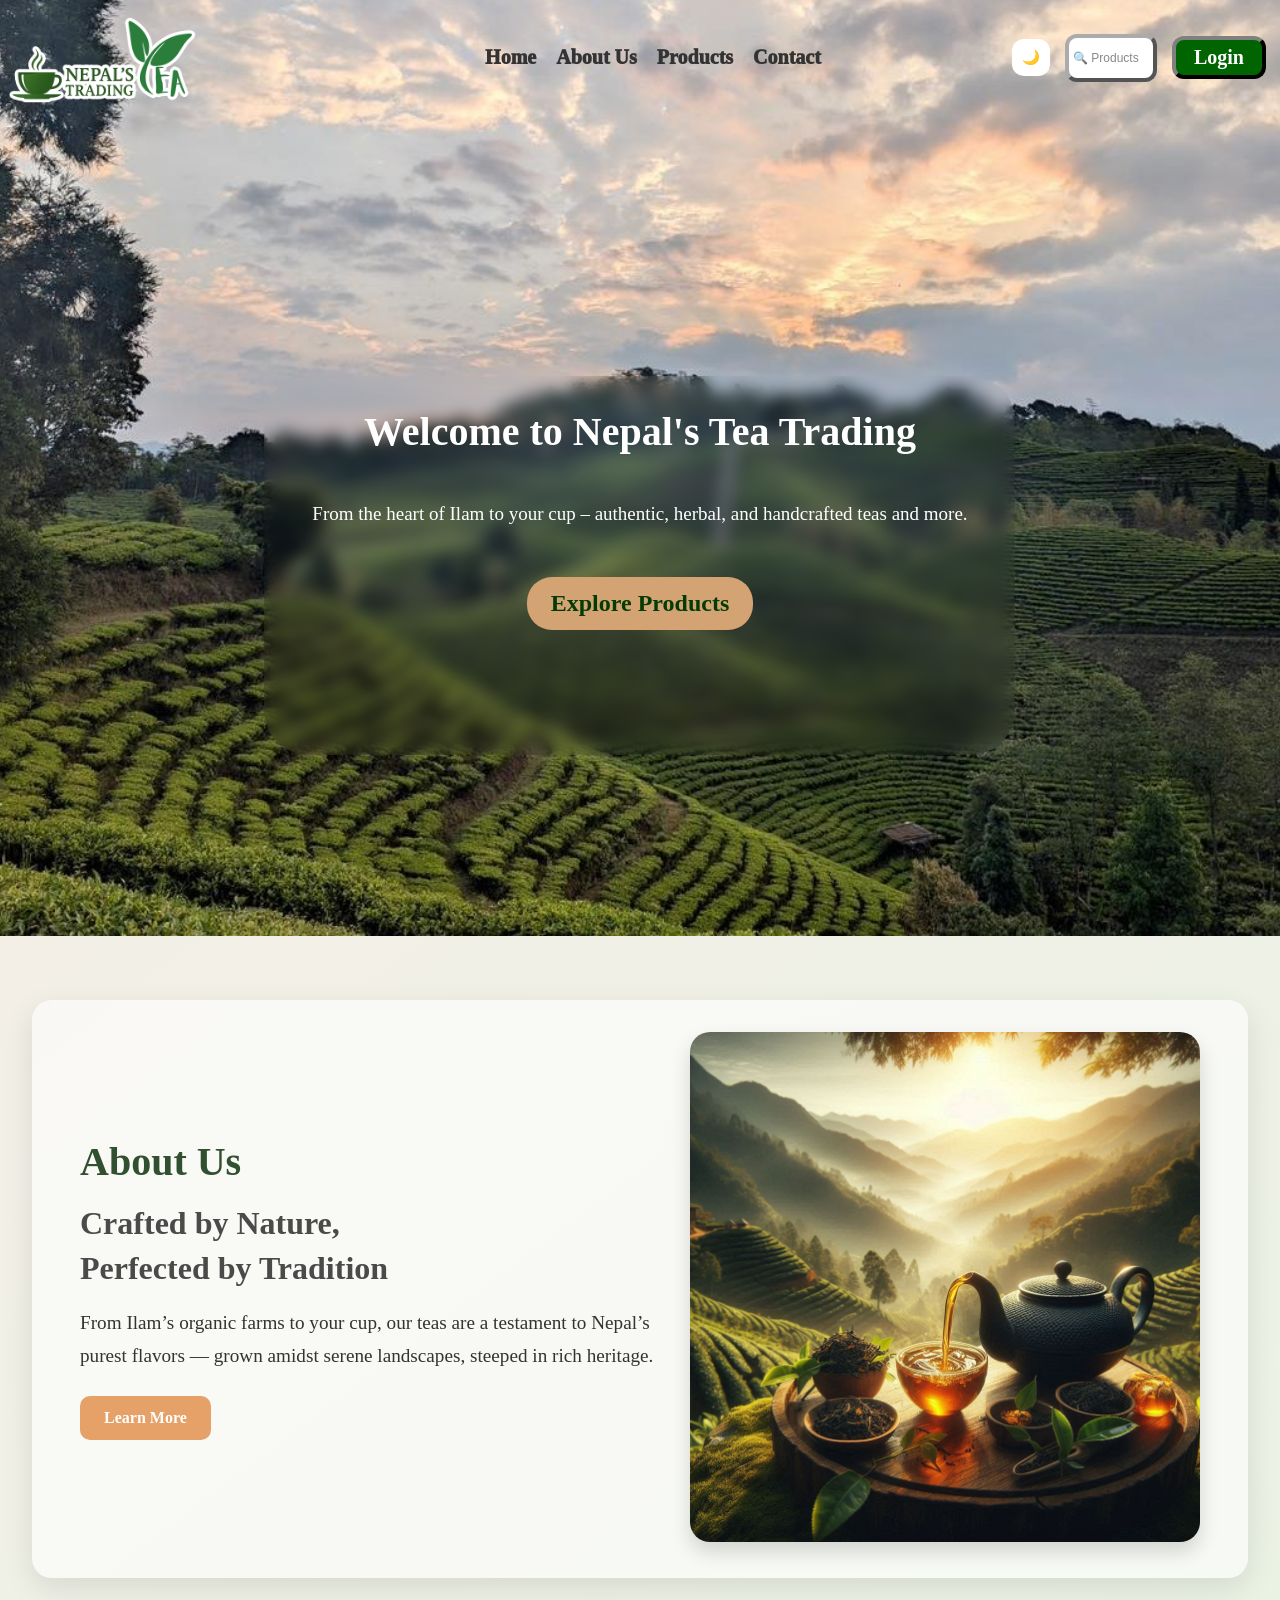
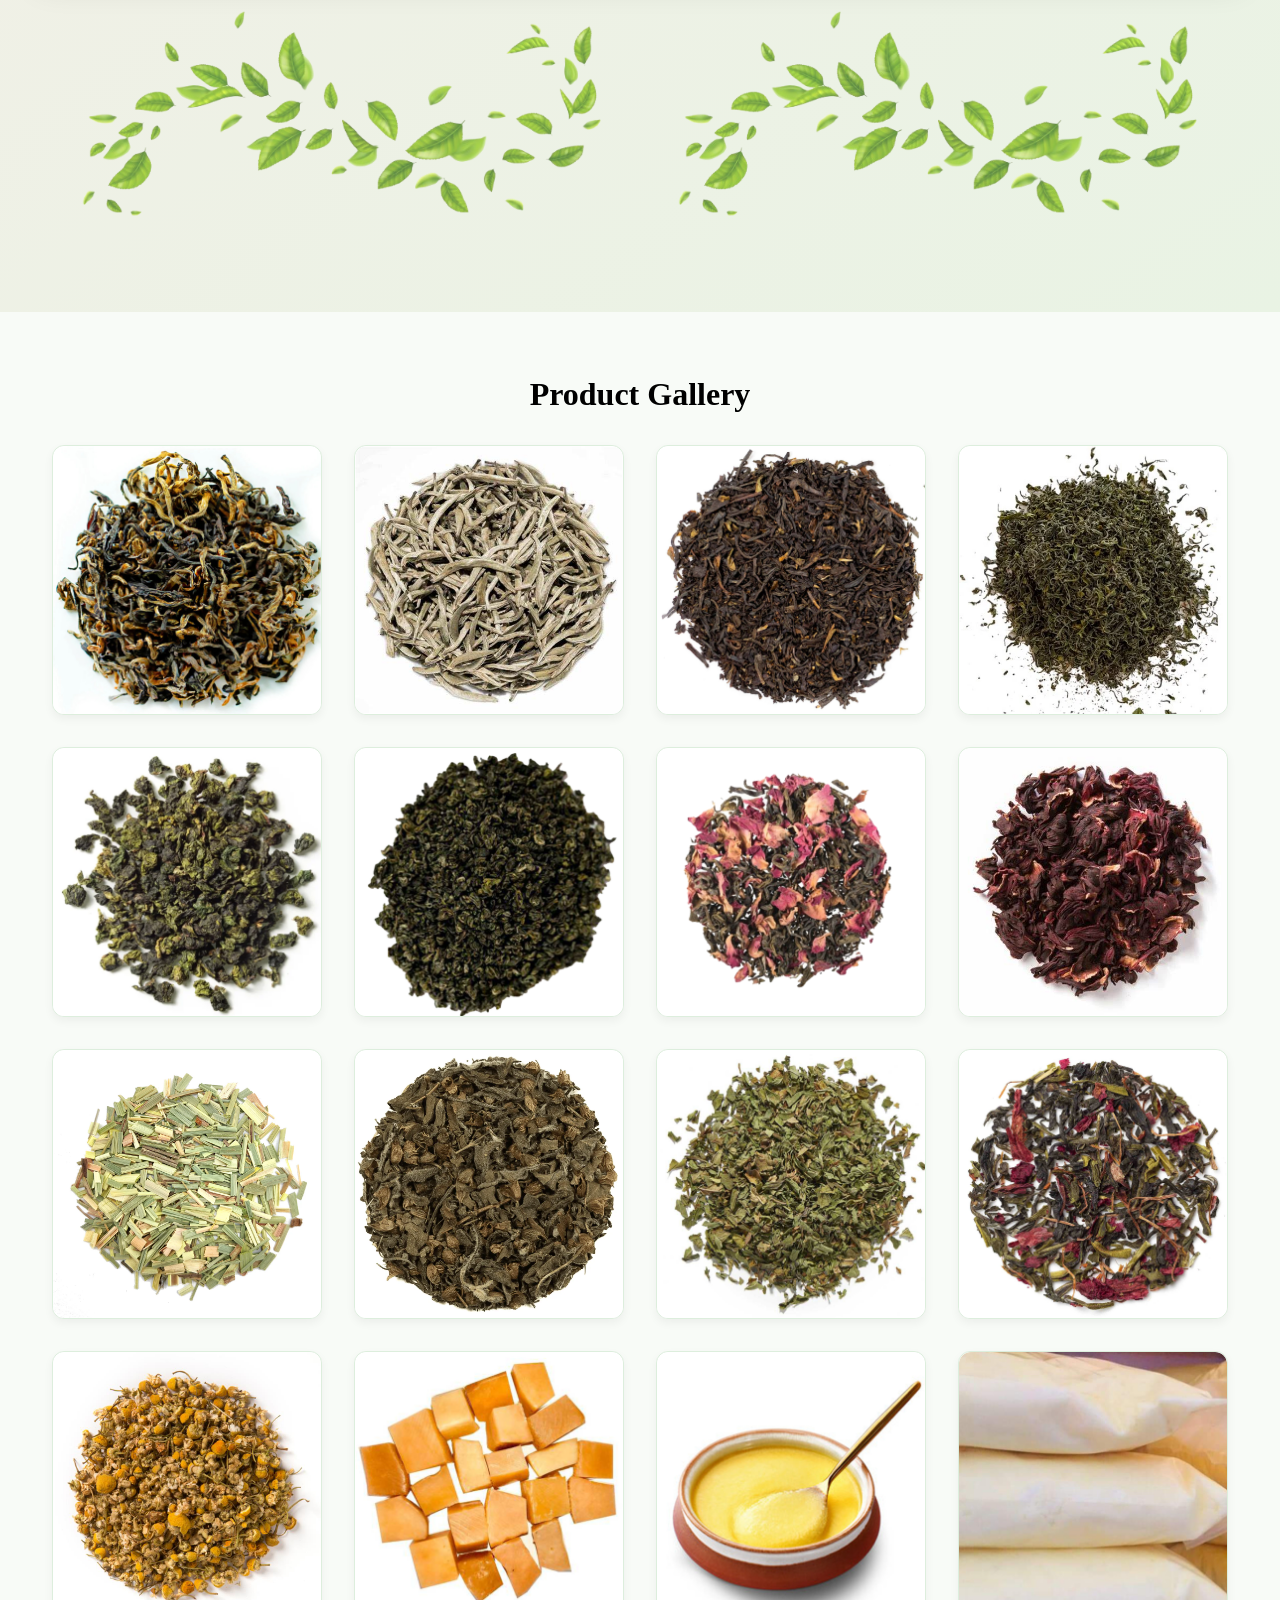
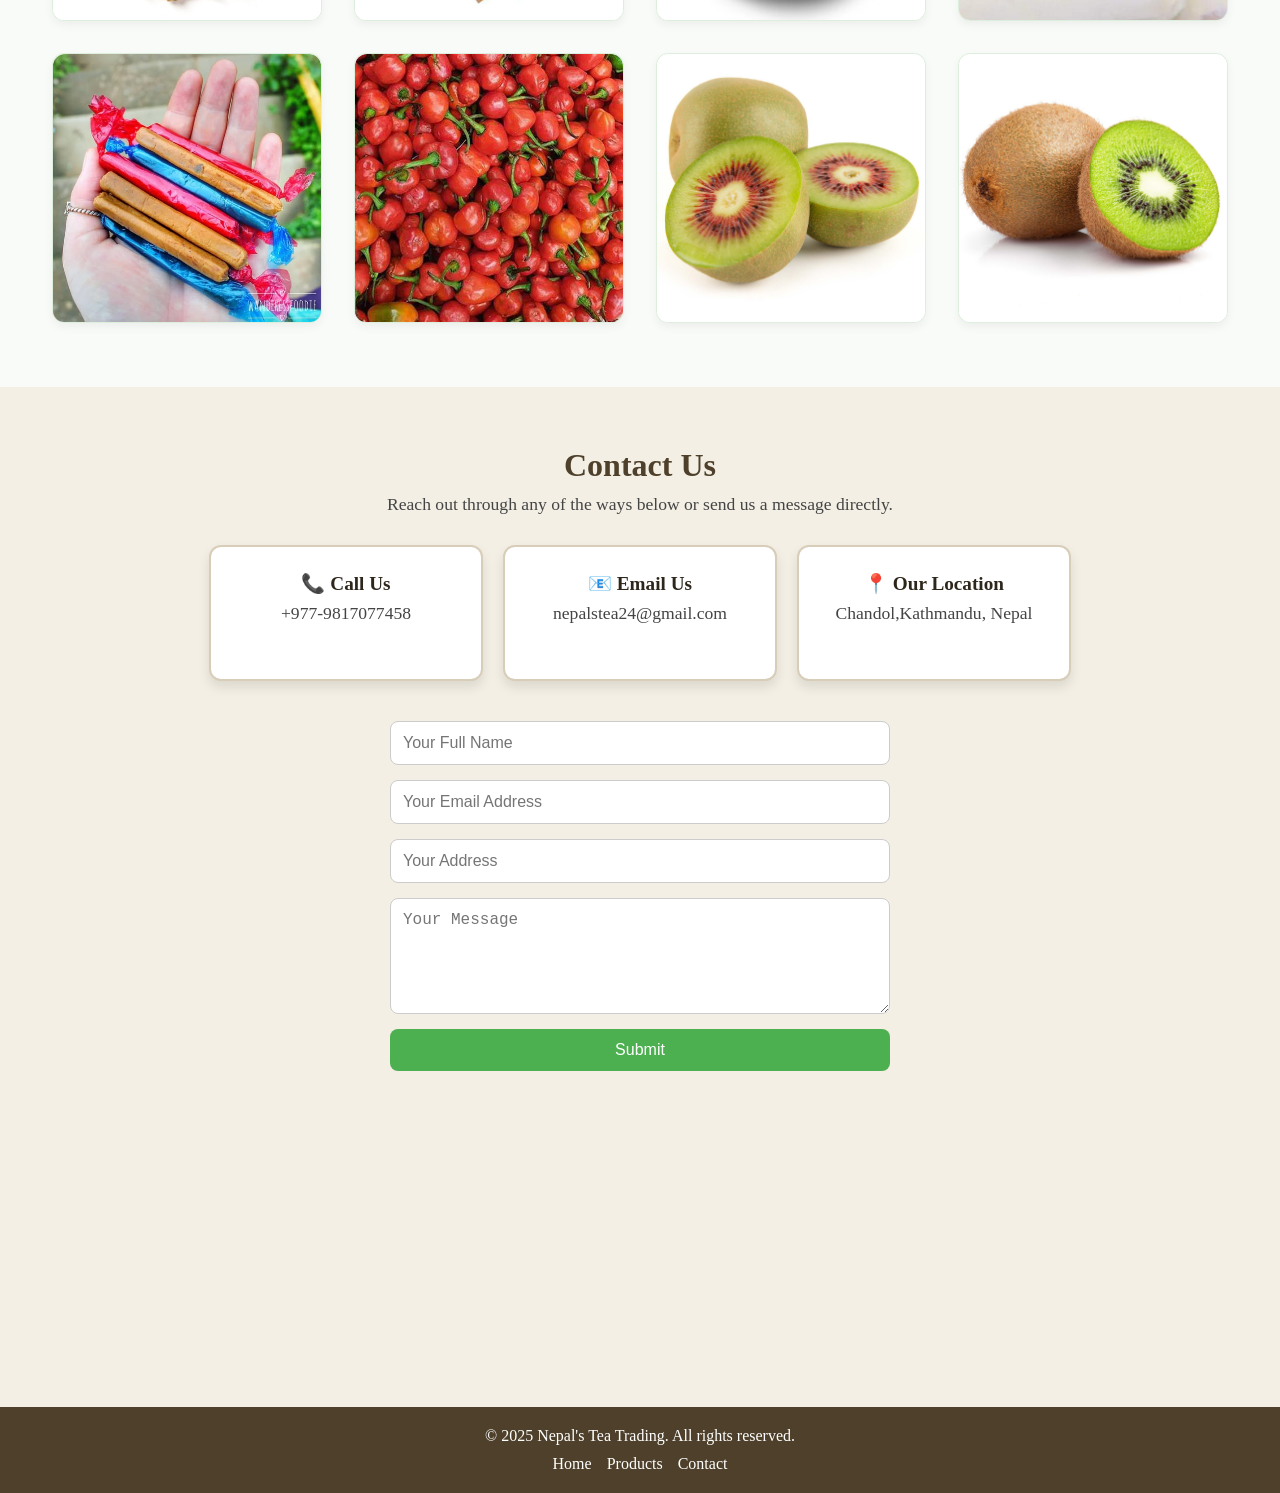
==== index.html @ 1a052c37 "all responsive" ====
<!DOCTYPE html>
<html lang="en">
<head>
    <meta charset="UTF-8">
    <meta name="viewport" content="width=device-width, initial-scale=1.0">
    <title>Nepal's Tea Trading</title>
     <link rel="stylesheet" href="https://cdnjs.cloudflare.com/ajax/libs/font-awesome/6.4.2/css/all.min.css">
  <link rel="stylesheet" href="nepalsteatrading.css" >
</head>

<body>

    <section class="front">
    <header>
    <!-- Left: Logo and Menu Toggle -->
    <div class="left-header">
         <div class="menu-toggle" id="menu-toggle">&#9776;</div>
      <div><a href="index.html"><img src="photo/logo/logoo.png" alt="Nepal's Tea Trading" class="logo"></a></div>
    </div>

    <!-- Middle: Navigation -->
    <nav>
      <a class="home" href="#home">Home</a>
      <a class="aboutus" href="#aboutpage">About Us</a>
      <a class="product" href="#products">Products</a>
      <a class="contact" href="#contactpage">Contact</a>
    </nav>

    <!-- Right: Dark/Light toggle and Login -->
    <div class="right-buttons">
      <button class="mode-toggle" onclick="toggleDarkMode()">🌙</button>
      <form class="search-form" role="search">
      <input type="text" name="product" placeholder="🔍 Products" autocomplete="off" title="Search products by name">
      
    </form>
      <a href="loginpage.html" class="login-btn">Login</a>
    </div>
  </header>
  <div class="menu-overlay" id="menu-overlay"></div>

  <main>
  <div class="title" id="home">
      <div class="fontbox">
        <h1>Welcome to Nepal's Tea Trading</h1>
        <p class="message">From the heart of Ilam to your cup – authentic, herbal, and handcrafted teas and more.</p>
        <a href="#products" class="btn">Explore Products</a>
      </div>
    </div>
  </main>
</section>


<section id="aboutpage" class="about-section">
  <div class="about-content">
    <div class="text-box">
      <h2 >About Us</h2>
      <h3>Crafted by Nature,<br>Perfected by Tradition</h3>
      <p>
        From Ilam’s organic farms to your cup, our teas are a testament to Nepal’s purest flavors —
        grown amidst serene landscapes, steeped in rich heritage.
      </p>
      <a href="roott.html" class="about-btn">Learn More</a>
    </div>

    <div class="image-box">
      <img src="photo/product/blacktea.jpeg" alt="Tea Pouring in Mountains" >
    </div>
  </div>
<div class="decor">
  <img src="photo/decor/decorative-leaves.png" class="leaf-decor" alt="Leaves" >
    <img src="photo/decor/decorative-leaves.png" class="leaf-decor" alt="Leaves">
 </div>
</section>


<section class="productss" id="products">
  <h2>Product Gallery</h2>
  <div class="product-grid">

    <!-- All product cards -->
    <div class="product-card">
      <img src="photo/product/goldentea.jpg" alt="Golden Tea">
      <div class="product-info">
        <p>Golden Tea</p>
        <a href="product-details.html?id=goldentea" class="show-more">Show More</a>
      </div>
    </div>

    <div class="product-card">
      <img src="photo/product/whitetea.jpeg" alt="White Tea">
      <div class="product-info">
        <p>White Tea</p>
        <a href="product-details.html?id=whitetea" class="show-more">Show More</a>
      </div>
    </div>

    <div class="product-card">
      <img src="photo/product/blackteaa.jpg" alt="Black Tea">
      <div class="product-info">
        <p>Black Tea</p>
        <a href="product-details.html?id=blacktea" class="show-more">Show More</a>
      </div>
    </div>

    <div class="product-card">
      <img src="photo/product/greentea" alt="Green Tea">
      <div class="product-info">
        <p>Green Tea</p>
        <a href="product-details.html?id=greentea" class="show-more">Show More</a>
      </div>
    </div>

    <div class="product-card">
      <img src="photo/product/Oolong-Tea.webp" alt="Oolong Tea">
      <div class="product-info">
        <p>Oolong Tea</p>
        <a href="product-details.html?id=oolongtea" class="show-more">Show More</a>
      </div>
    </div>

    <div class="product-card">
      <img src="photo/product/perlgreen.png" alt="Perl Green Tea">
      <div class="product-info">
        <p>Perl Green Tea</p>
        <a href="product-details.html?id=perlgreentea" class="show-more">Show More</a>
      </div>
    </div>

    <div class="product-card">
      <img src="photo/product/rosetea.png" alt="Rose Tea">
      <div class="product-info">
        <p>Rose Tea (Herbal)</p>
        <a href="product-details.html?id=rosetea" class="show-more">Show More</a>
      </div>
    </div>

    <div class="product-card">
      <img src="photo/product/hibiscus.jpeg" alt="Hibiscus Tea">
      <div class="product-info">
        <p>Hibiscus Tea (Herbal)</p>
        <a href="product-details.html?id=hibiscustea" class="show-more">Show More</a>
      </div>
    </div>

    <div class="product-card">
      <img src="photo/product/lemon.webp" alt="Lemon Grass Tea">
      <div class="product-info">
        <p>Lemon Grass Tea (Herbal)</p>
        <a href="product-details.html?id=lemongrasstea" class="show-more">Show More</a>
      </div>
    </div>

    <div class="product-card">
      <img src="photo/product/tulsi.webp" alt="Tulsi Tea">
      <div class="product-info">
        <p>Tulsi Tea (Herbal)</p>
        <a href="product-details.html?id=tulsitea" class="show-more">Show More</a>
      </div>
    </div>

    <div class="product-card">
      <img src="photo/product/Peppermint.jpg" alt="Peppermint Tea">
      <div class="product-info">
        <p>Peppermint Tea (Herbal)</p>
        <a href="product-details.html?id=pepperminttea" class="show-more">Show More</a>
      </div>
    </div>

    <div class="product-card">
      <img src="photo/product/rhondodendron.jpg" alt="Rhododendron Tea">
      <div class="product-info">
        <p>Rhododendron Tea (Herbal)</p>
        <a href="product-details.html?id=rhododendrontea" class="show-more">Show More</a>
      </div>
    </div>

    <div class="product-card">
      <img src="photo/product/chalomile.jpg" alt="Chamomile Tea">
      <div class="product-info">
        <p>Chamomile Tea (Herbal)</p>
        <a href="product-details.html?id=chamomiletea" class="show-more">Show More</a>
      </div>
    </div>

    <div class="product-card">
      <img src="photo/product/churpi.jpg" alt="Ilam Churpi">
      <div class="product-info">
        <p>Ilam Churpi</p>
        <a href="product-details.html?id=churpi" class="show-more">Show More</a>
      </div>
    </div>

    <div class="product-card">
      <img src="photo/product/ghee.jpg" alt="Ghee">
      <div class="product-info">
        <p>Ghee</p>
        <a href="product-details.html?id=ghee" class="show-more">Show More</a>
      </div>
    </div>

    <div class="product-card">
      <img src="photo/product/noni.jpg" alt="Noni Ghee">
      <div class="product-info">
        <p>Noni Ghee</p>
        <a href="product-details.html?id=nonighee" class="show-more">Show More</a>
      </div>
    </div>

    <div class="product-card">
      <img src="photo/product/lolipop.jpg" alt="Lolipop">
      <div class="product-info">
        <p>Lolipop</p>
        <a href="product-details.html?id=lolipop" class="show-more">Show More</a>
      </div>
    </div>

    <div class="product-card">
      <img src="photo/product/spices.jpeg" alt="Aakabare">
      <div class="product-info">
        <p>Aakabare</p>
        <a href="product-details.html?id=aakabare" class="show-more">Show More</a>
      </div>
    </div>

    <div class="product-card">
      <img src="photo/product/redkiwi.jpg" alt="Red Kiwi">
      <div class="product-info">
        <p>Red Kiwi</p>
        <a href="product-details.html?id=redkiwi" class="show-more">Show More</a>
      </div>
    </div>

    <div class="product-card">
      <img src="photo/product/greenkiwi.jpg" alt="Green Kiwi">
      <div class="product-info">
        <p>Green Kiwi</p>
        <a href="product-details.html?id=greenkiwi" class="show-more">Show More</a>
      </div>
    </div>

  </div>
</section>

 <section class="contact-section" id="contactpage">
    <h2>Contact Us</h2>
    <p>Reach out through any of the ways below or send us a message directly.</p>

    <div class="contact-buttons">
      <a href="tel:+9779817077458" class="contact-box">
        <h3>📞 Call Us</h3>
        <p>+977-9817077458</p>
      </a>
      <a href="mailto:nepalstea24@gmail.com" class="contact-box">
        <h3>📧 Email Us</h3>
        <p>nepalstea24@gmail.com</p>
      </a>
      <a href="https://www.google.com/maps/place/Nepal's+Tea+Trading/@27.7289834,85.336165,17.85z/data=!4m6!3m5!1s0x39eb19835c1b9a6b:0x5aa553de090e4c2d!8m2!3d27.7280172!4d85.3371316!16s%2Fg%2F11s1t8yk05?entry=ttu&g_ep=EgoyMDI1MDYxNy4wIKXMDSoASAFQAw%3D%3D" target="_blank" class="contact-box">
        <h3>📍 Our Location</h3>
        <p>Chandol,Kathmandu, Nepal</p>
      </a>
    </div>

    <form class="contact-form">
      <input type="text" name="name" placeholder="Your Full Name" required>
      <input type="email" name="email" placeholder="Your Email Address" required>
      <input type="text" name="address" placeholder="Your Address" required>
      <textarea name="message" rows="5" placeholder="Your Message" required></textarea>
      <button type="submit">Submit</button>
    </form>
  </section>

  <footer class="footer">
    <div class="footer-content">
      <p>&copy; 2025 Nepal's Tea Trading. All rights reserved.</p>
      <ul class="footer-links">
        <li><a href="#home">Home</a></li>
        <li><a href="#products">Products</a></li>
        <li><a href="#contact">Contact</a></li>
      </ul>
    </div>
  </footer>

<script src="nepalsteatrading.js"></script>
</body>
</html>
---- nepalsteatrading.css ----
/* Offset anchor scroll for fixed header */
section, .about-section, .productss, .contact-section {
  scroll-margin-top: 110px;
}
*{
    margin: 0;
    padding: 0;
}
body{
    background-color: #f6f8f0;
    font-family: 'Georgia', serif;
    z-index: 1;
}

html {
  scroll-behavior: smooth;
}

.front{
    background-image: url(photo/background/panitarmain.jpg);
    background-repeat: no-repeat;
    background-position: center;
    height: 104vh;
    background-size: cover;
    font-family: 'Georgia', serif;
    z-index: 2;
}

header {
    display: flex;
    justify-content: space-between;
    align-items: center;
    height: 85px;
    padding: 15px 30px;
  
  position: static;
  width: 100%;
}

.left-header {
   display: flex;
    align-items: center;
    position: relative;
    left: -44px;
    top: 26px;
}

.logo {
   height: 220px;
}

    /* Navigation links */
 nav {
      display: flex;
      gap: 20px;
    }

nav a {
  text-decoration: none;
  color: #333;
  font-weight: 1000;
  font-size: 20px;
  transition: color 0.3s;
  position: relative;
  display: inline-block;
}



    /* Right side buttons */

nav a:hover {
  color: rgb(43, 153, 35);
}

nav a::after {
  content: "";
  position: absolute;
  left: 0;
  bottom: -5px;
  height: 3px;
  width: 0;
  background-color: green;
  transition: width 0.4s ease-in-out;
  z-index: 1;
}
nav a:hover::after {
  width: 100%;
}

.right-buttons {
     display: flex;
    align-items: center;
    gap: 15px;
    position: relative;
    right: 44px;
    }

    button.mode-toggle {
    border-width: 4px;
    border-radius: 12px;
    background-color: white;
    padding: 10px 10px;
    border-top-color: grey;
    border-left-color: grey;
    border-bottom-color: black;
    border-right-color: black;
    cursor: pointer;
}


.search-form input {
    font-size: 12px;
    padding: 13px 4px;
    width: 92px;
    box-sizing: border-box;
    border-radius: 12px;
    border-width: 4px;
    border-top-color: white;
    border-left-color: white;
    border-bottom-color: black;
    border-right-color: black;
    cursor: pointer;
}

.search-form input::placeholder {
    font-size: 12px;   /* small placeholder */
    color: #888;
}


.login-btn {
  text-decoration: none;
  background-color: #006400;
  color: white;
  font-size: 20px;
  font-weight: bold;
  padding: 6px 18px;
  border-radius: 12px;
  border-width: 4px;
  border-style: solid;
  border-top-color: grey;
  border-left-color: grey;
  border-bottom-color: black;
  border-right-color: black;
  cursor: pointer;
  z-index: 10000;
}

    /* Hamburger menu for small screens */
.menu-toggle {
      display: none;
      flex-direction: column;
      gap: 4px;
      cursor: pointer;
      position: relative;
      top: -47px;
    }

.menu-toggle span {
      width: 25px;
      height: 3px;
      background-color: #333;
      display: block;
      border-radius: 2px;
    }

.menu-overlay {
  display: none;
  position: fixed;
  top: 0;
  left: 0;
  width: 100vw;
  height: 100vh;
  background: rgba(255,255,255,0.2);
  backdrop-filter: blur(6px);
  z-index: 9998;
  transition: opacity 0.3s;
}
.menu-overlay.active {
  display: block;
  opacity: 1;
}

.product-card {
  transition: all 0.3s ease;
}

.product-card.search-highlight {
  transform: scale(1.02);
  box-shadow: 0 6px 20px rgba(76, 175, 80, 0.2);
}


.title {
  position: relative;
  height: 100vh; /* Full screen height */
  display: flex;
  justify-content:center;
  align-items: center;
  text-align: center;
  background: transparent;
}
.fontbox {
  max-width: 820px;
  height: 35vh;
  backdrop-filter: blur(8px);
  border-radius: 10px;
  padding: 2em;
  display: flex;
  flex-direction: column;
  align-items: center;
 overflow: hidden;
  gap: 1rem;
  z-index: 2;
  border-radius: 45px;
}
.title h1 {
  
  font-size: 2.5rem;
  margin-bottom: 1rem;
  color: white
}

.message {
  color: white;
  padding: 0.8rem 1rem;
  font-weight: 4;
  border-radius: 5px;
  font-size: 19px;
  display: inline-block;
  line-height: 1.6;
  margin-bottom: 1em;
 
}
.btn {
  background: #d4a373;
   color: rgb(3, 60, 3);
  padding: 0.8rem 1.5rem;
  border: none;
  border-radius: 25px;
  text-decoration: none;
  font-weight: bold;
  font-size: 1.5rem;
  cursor: pointer;
  transition: background 0.3s ease;
}

.btn:hover {
  background: #b07548;
}

 .about-section {
  background: linear-gradient(to bottom right, #f3efe7, #e9f3e4);
  padding: 4rem 2rem;
  position: relative;
  overflow: hidden;
}

.about-content {
  display: flex;
  justify-content: space-between;
  align-items: center;
  flex-wrap: nowrap;
  max-width: 1200px;
  margin: auto;
  background: rgba(255, 255, 255, 0.6);
  border-radius: 20px;
  padding: 2rem 3rem;
  box-shadow: 0 10px 30px rgba(0,0,0,0.1);
}

.text-box {
  flex: 1 1 500px;
}

.text-box h2 {
  font-size: 2.5rem;
  color: #305030;
  margin-bottom: 1rem;
}

.text-box h3 {
  font-size: 2rem;
  color: #4a4a4a;
  margin-bottom: 1rem;
  font-weight: 600;
  line-height: 1.4;
}

.text-box p {
  font-size: 1.2rem;
  line-height: 1.7;
  color: #333;
  margin-bottom: 1.5rem;
}

.about-btn {
  display: inline-block;
  background-color: #e5a168;
  color: white;
  font-weight: bold;
  padding: 0.8rem 1.5rem;
  border-radius: 10px;
  text-decoration: none;
  transition: background 0.3s;
}

.about-btn:hover {
  background-color: #c47f46;
}

.image-box {
  flex: 1 1 400px;
  text-align: right;
}

.image-box img {
  width: 100%;
  
  border-radius: 20px;
  box-shadow: 0 10px 20px rgba(0,0,0,0.15);
}

.decor{
    display: flex;
    justify-content: center;
}

.leaf-decor {
    width: 556px;
    height: auto;
    opacity: 0.7;
    margin: 0 20px;
    transition: transform 0.3s ease;
}

.leaf-decor:hover {
    transform: scale(1.1);
}

.productss {
  padding: 4rem 2rem;
  background-color: #f8fbf7;
  text-align: center;
}

.productss h2 {
  font-size: 2rem;
  margin-bottom: 2rem;
}

.product-grid {
  display: grid;
  grid-template-columns: repeat(auto-fit, minmax(250px, 1fr));
  gap: 2rem;
  max-width: 1200px;
  margin: 0 auto;
  padding: 0 20px;
}

/* ---- PRODUCT CARD ---- */
.product-card {
  display: flex;
  flex-direction: column;
  justify-content: space-between;
  background-color: #fff;
  border: 1px solid #ddeedd;
  border-radius: 12px;
  box-shadow: 0 4px 10px rgba(0, 0, 0, 0.05);
  padding: 0;
  position: relative;
  overflow: hidden;
  text-align: center;
  transition: transform 0.3s ease;
}

.product-card:hover {
  transform: scale(1.03);
}

/* ---- PRODUCT IMAGE ---- */
.product-card img {
    background-color: white;
    width: 100%;
    height: 100%;
    object-fit: cover;
    border-radius: 12px 12px 0 0;
}

/* ---- HIDDEN OVERLAY ON HOVER ---- */
.product-info {
  position: absolute;
  bottom: -100%;
  left: 0;
  right: 0;
  background-color: rgba(255, 255, 255, 0.95);
  padding: 1rem;
  transition: bottom 0.3s ease-in-out;
}

.product-card:hover .product-info {
  bottom: 0;
}

/* ---- PRODUCT NAME ---- */
.product-info p {
  font-weight: bold;
  font-size: 1rem;
  margin-bottom: 0.5rem;
}

/* ---- SHOW MORE BUTTON ---- */
.show-more {
  display: inline-block;
  background-color: #4caf50;
  color: white;
  padding: 6px 12px;
  border-radius: 5px;
  text-decoration: none;
  font-size: 0.9rem;
  transition: background-color 0.3s ease;
}

.show-more:hover {
  background-color: #388e3c;
}


 .contact-section {
      padding: 60px 20px;
      text-align: center;
      background-color: #f3efe4;
      height: 100vh;
    }

    .contact-section h2 {
      font-size: 2rem;
      margin-bottom: 10px;
      color: #4e402a;
    }

    .contact-section p {
      font-size: 1.1rem;
      margin-bottom: 30px;
      color: #444;
    }

    .contact-buttons {
      display: flex;
      justify-content: center;
      gap: 20px;
      flex-wrap: wrap;
      margin-bottom: 40px;
    }

    .contact-box {
      background-color: #fff;
      border: 2px solid #d8cdb9;
      padding: 25px 35px;
      border-radius: 12px;
      text-align: center;
      text-decoration: none;
      color: #333;
      box-shadow: 0 6px 12px rgba(0,0,0,0.1);
      transition: transform 0.2s, background-color 0.3s;
      min-width: 200px;
    }

    .contact-box:hover {
      transform: scale(1.05);
      background-color: #ece6d6;
    }

    .contact-box h3 {
      margin-bottom: 8px;
      font-size: 1.2rem;
      color: #2d261b;
    }

    .contact-form {
      max-width: 500px;
      margin: 0 auto;
      display: flex;
      flex-direction: column;
      gap: 15px;
    }

    .contact-form input, .contact-form textarea {
      padding: 12px;
      border-radius: 8px;
      border: 1px solid #ccc;
      font-size: 1rem;
    }

    .contact-form button {
      padding: 12px;
      background-color: #4caf50;
      color: white;
      border: none;
      border-radius: 8px;
      font-size: 1rem;
      cursor: pointer;
    }

    .contact-form button:hover {
      background-color: #3b9141;
    }

    footer.footer {
      background-color: #4e402a;
      color: white;
      padding: 20px;
      text-align: center;
    }

    .footer-links {
      list-style: none;
      padding: 0;
      display: flex;
      justify-content: center;
      gap: 15px;
      margin-top: 10px;
    }

    .footer-links li a {
      color: white;
      text-decoration: none;
    }

    .footer-links li a:hover {
      text-decoration: underline;
    }

/* Dark Mode Toggle Button */
.mode-toggle {
    padding: 10px 15px;
    background-color: #4caf50;
    color: white;
    border: none;
    border-radius: 20px;
    cursor: pointer;
    font-size: 0.9rem;
    font-weight: bold;
    transition: background-color 0.3s ease;
    z-index: 1002;
}

.mode-toggle:hover {
  background-color: #388e3c;
}

/* Dark Mode Styles */
.dark-mode {
  background-color: #1a1a1a;
  color: #ffffff;
}

.dark-mode .front {
  background-image: linear-gradient(rgba(0,0,0,0.7), rgba(0,0,0,0.7)), url(photo/background/panitarmain.jpg);
}


.dark-mode .nav-links li a {
  color: #66bb6a;
}

.dark-mode .nav-links li a:hover {
  color: #81c784;
}



.dark-mode .title h1 {
  color: #66bb6a;
}

.dark-mode .message {
  color: #cccccc;
}

.dark-mode .btn {
  background: #66bb6a;
  color: #1a1a1a;
}

.dark-mode .btn:hover {
  background: #4caf50;
}

.dark-mode .about-section {
  background: linear-gradient(to bottom right, #2a2a2a, #1a1a1a);
}

.dark-mode .about-content {
  background: rgba(50, 50, 50, 0.8);
  border: 1px solid #444;
}

.dark-mode .text-box h2 {
  color: #66bb6a;
}

.dark-mode .text-box h3 {
  color: #cccccc;
}

.dark-mode .text-box p {
  color: #bbbbbb;
}

.dark-mode .about-btn {
  background-color: #66bb6a;
  color: #1a1a1a;
}

.dark-mode .about-btn:hover {
  background-color: #4caf50;
}

.dark-mode .productss {
  background-color: #2a2a2a;
}

.dark-mode .productss h2 {
  color: #66bb6a;
}

.dark-mode .product-card {
  background-color: #333333;
  border: 1px solid #444;
}

.dark-mode .product-info {
  background-color: rgba(50, 50, 50, 0.95);
  color: #ffffff;
}

.dark-mode .show-more {
  background-color: #66bb6a;
  color: #1a1a1a;
}

.dark-mode .show-more:hover {
  background-color: #4caf50;
}

.dark-mode .contact-section {
  background-color: #2a2a2a;
}

.dark-mode .contact-section h2 {
  color: #66bb6a;
}

.dark-mode .contact-section p {
  color: #cccccc;
}

.dark-mode .contact-box {
  background-color: #333333;
  border: 2px solid #444;
  color: #ffffff;
}

.dark-mode .contact-box:hover {
  background-color: #444444;
}

.dark-mode .contact-box h3 {
  color: #66bb6a;
}

.dark-mode .contact-form input,
.dark-mode .contact-form textarea {
  background-color: #333333;
  border: 1px solid #555;
  color: #ffffff;
}

.dark-mode .contact-form input::placeholder,
.dark-mode .contact-form textarea::placeholder {
  color: #aaaaaa;
}

.dark-mode .contact-form button {
  background-color: #66bb6a;
  color: #1a1a1a;
}

.dark-mode .contact-form button:hover {
  background-color: #4caf50;
}

.dark-mode .footer {
  background-color: #1a1a1a;
  border-top: 1px solid #333;
}

.dark-mode .footer-links li a {
  color: #66bb6a;
}

.dark-mode .search-form {
  background-color: #333333;
  border: 2px solid #66bb6a;
}

.dark-mode .search-form input[type="text"] {
  background: transparent;
  color: #ffffff;
}

.dark-mode .search-form input::placeholder {
  color: #aaaaaa;
}

.dark-mode .login-btn {
  background-color: #66bb6a;
  color: #1a1a1a;
}

.dark-mode .mode-toggle {
  background-color: #666;
}

.dark-mode .mode-toggle:hover {
  background-color: #555;
}

/* Dark mode mobile menu styles */


.dark-mode .nav-links li a {
  color: #66bb6a;
  border-bottom: 1px solid #444;
}

.dark-mode .nav-links li a:hover {
  background-color: #444444;
}

.dark-mode .mobile-menu-extras .search-form {
  background-color: #333333;
  border: 2px solid #66bb6a;
}

.dark-mode .mobile-menu-extras .search-form input[type="text"] {
  color: #ffffff;
}

.dark-mode .mobile-menu-extras .search-form input::placeholder {
  color: #aaaaaa;
}

.dark-mode .mobile-menu-extras .login-btn {
  background-color: #66bb6a;
  color: #1a1a1a;
}

.dark-mode .mobile-menu-extras .mode-toggle {
  background-color: #666;
  color: #ffffff;
}

.dark-mode .mobile-menu-extras {
  border-top: 1px solid #444;
}

body.dark-mode nav a {
  color: #fff !important;
}
body.dark-mode nav a:hover {
  color: #a8ff60 !important;
}










 @media (max-width: 1043px) {
   
  nav.active a {
    width: auto !important;
    box-sizing: border-box;
    padding-left: 0;
    padding-right: 0;
    text-align: left;
    display: inline-block;
  }
  nav.active a::after {
    left: 0;
    right: auto;
    width: 0;
  }
  nav.active a:hover::after {
    width: 100%;
  }
      header {
        flex-direction: column;
        align-items: stretch;
        height: auto;
        padding: 0 0 10px 0;
        position: absolute;
        overflow: hidden;
        height: 100px;
      }
      .left-header {
        position: absolute;
        left: 10px;
        top: 18px;
        z-index: 10001;
      }
      .logo {
       display: block;
        margin: 0 auto;
        height: 170px;
        padding: 10px 0 0 0;
        position: relative;
        right: -290px;
        top: -51px;
      }
      .right-buttons {
        display: flex;
        flex-direction: column;
        align-items: flex-end;
        position: static;
        gap: 10px;
        margin: 10px 10px 0 0;
      }
      nav {
        display: none;
      }
      .menu-toggle {
        display: flex;
        font-size: 2rem;
        background: none;
        border: none;
        color: #000000;
        z-index: 10002;
      }
      nav.active {
        display: flex;
        flex-direction: column;
        gap: 18px;
        background: rgba(255, 255, 255, 0.2);
        backdrop-filter: blur(10px);
        position: fixed;
        top: 88px;
        left: 0px;
        width: 24vw;
        min-width: 116px;
        max-width: 283px;
        box-shadow: 2px 0 12px rgba(0, 0, 0, 0.10);
        z-index: 9999;
        padding: 30px 0 20px 0;
        align-items: flex-start;
        border-top-right-radius: 18px;
        border-bottom-right-radius: 18px;
      }
      nav.active a {
        font-size: 22px;
        padding: 12px 24px;
        width: 100vw;
        box-sizing: border-box;
      }
      .right-buttons button,
      .right-buttons .login-btn,
      .right-buttons .search-form input {
       padding: 0px 0px;
        width: 19vw;
        max-width: 351px;
        margin-bottom: -6px;
      }

        .fontbox {
  height: 23vh;
}

.about-content {
  flex-wrap: wrap;
}

.image-box img {
    position: relative;
    top: 10px;
    width: 100%;
   
}
 .contact-section {
      height: 81vh;
    }

    }






    @media (max-width: 899px) {
   
        
      .logo {
        right: -215px;
      }}


 @media (max-width: 846px){

   .contact-section {
    height: 99vh;
}

 }



@media (max-width: 800px) {
        .menu-toggle {
        color: #000000;
    }
        
      .logo {
        right: -169px;
      }
       nav.active{
        width: 33vw;

      }
  .fontbox {
  height: 38vh;
}

.contact-section {
    height: 103vh;
}

    }

    /* Responsive Styles phone */
    @media (max-width: 500px) {
    
        
      .logo {
        right: -76px;
      }
      nav.active{
        width: 44vw;

      }
  .fontbox {
  height: 44vh;
}
     
   .image-box img {
    position: relative;
    top: 14px;
}
.contact-section {
    height: 111vh;
}

 }
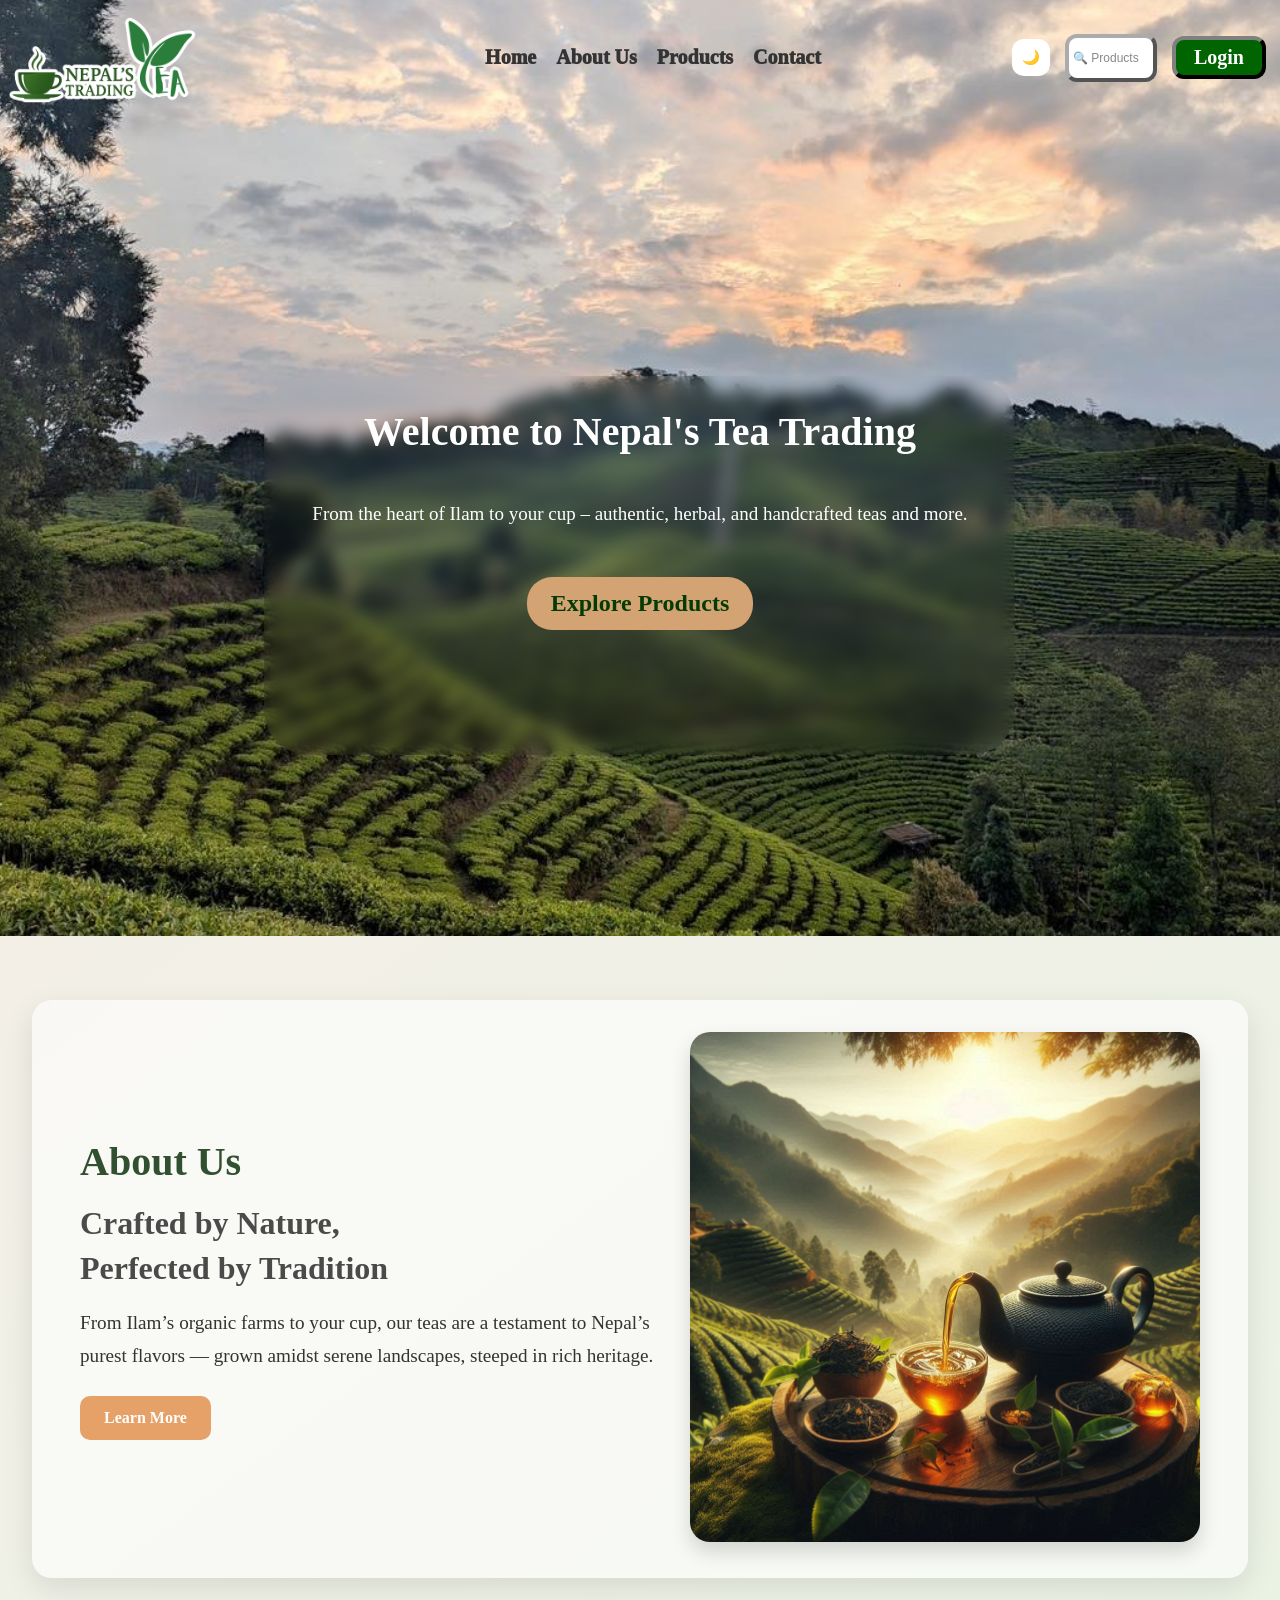
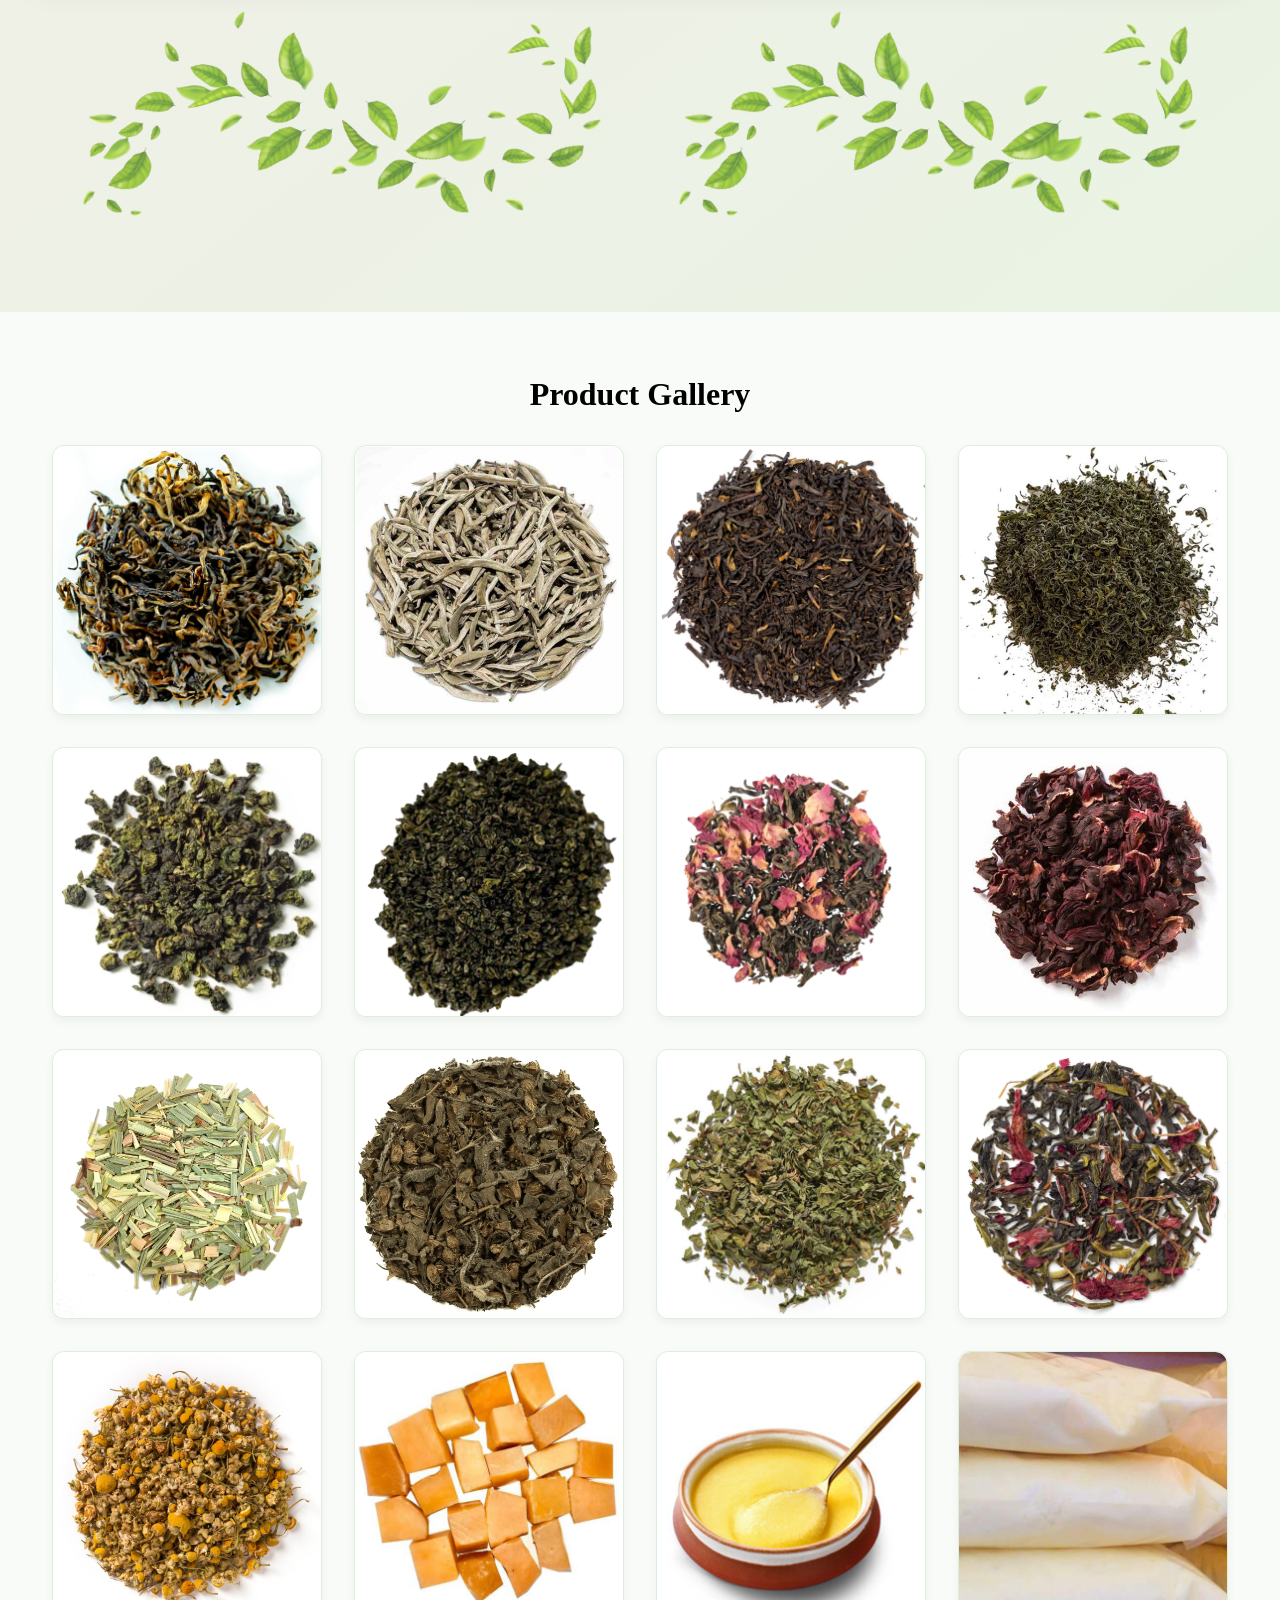
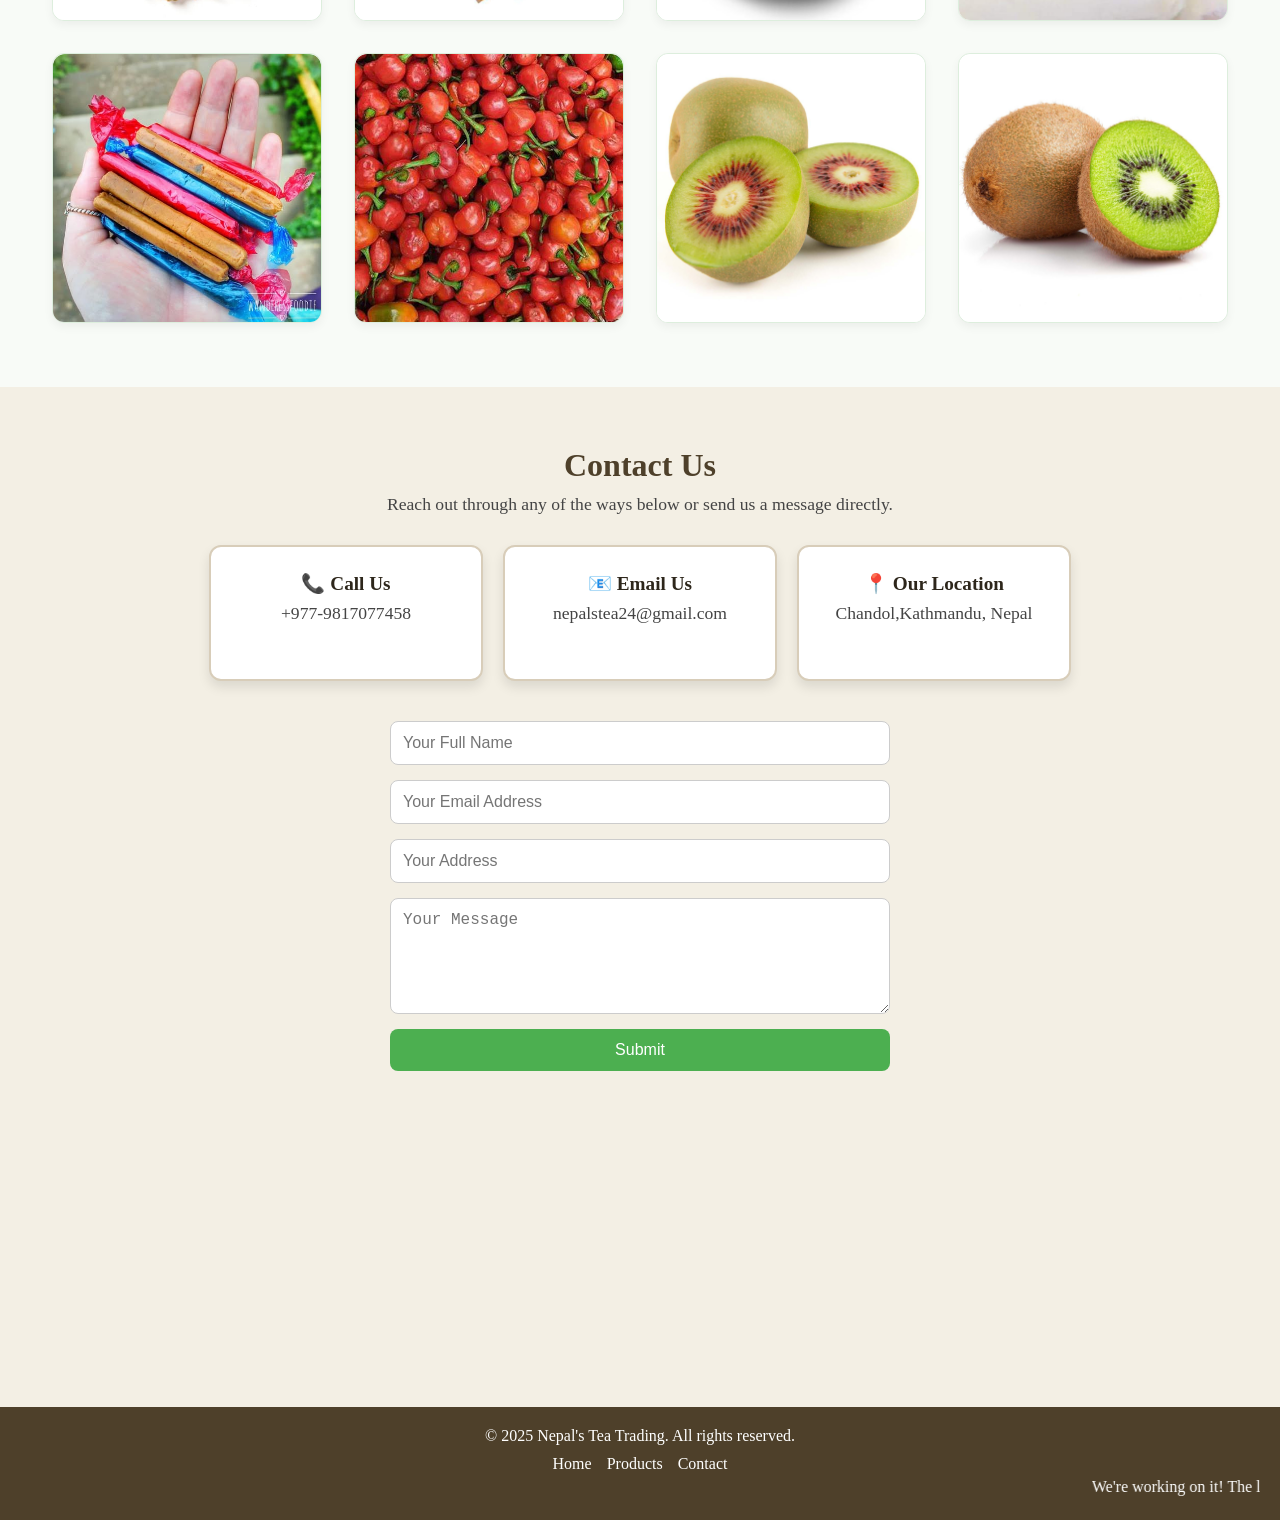
==== commit ae1443df: "marquee" ====
--- a/index.html
+++ b/index.html
@@ -277,6 +277,7 @@
         <li><a href="#products">Products</a></li>
         <li><a href="#contact">Contact</a></li>
       </ul>
+      <marquee class="marquee-scroll" behavior="scroll" direction="left"><p>We're working on it! The login, "Buy Now," and search functions are not yet active. Thanks for your patience.</p></marquee>
     </div>
   </footer>
 
--- a/nepalsteatrading.css
+++ b/nepalsteatrading.css
@@ -775,13 +775,9 @@
 }
 
 
-
-
-
-
-
-
-
+.marquee-scroll {
+  margin-top: 5px;
+}
 
  @media (max-width: 1043px) {
    
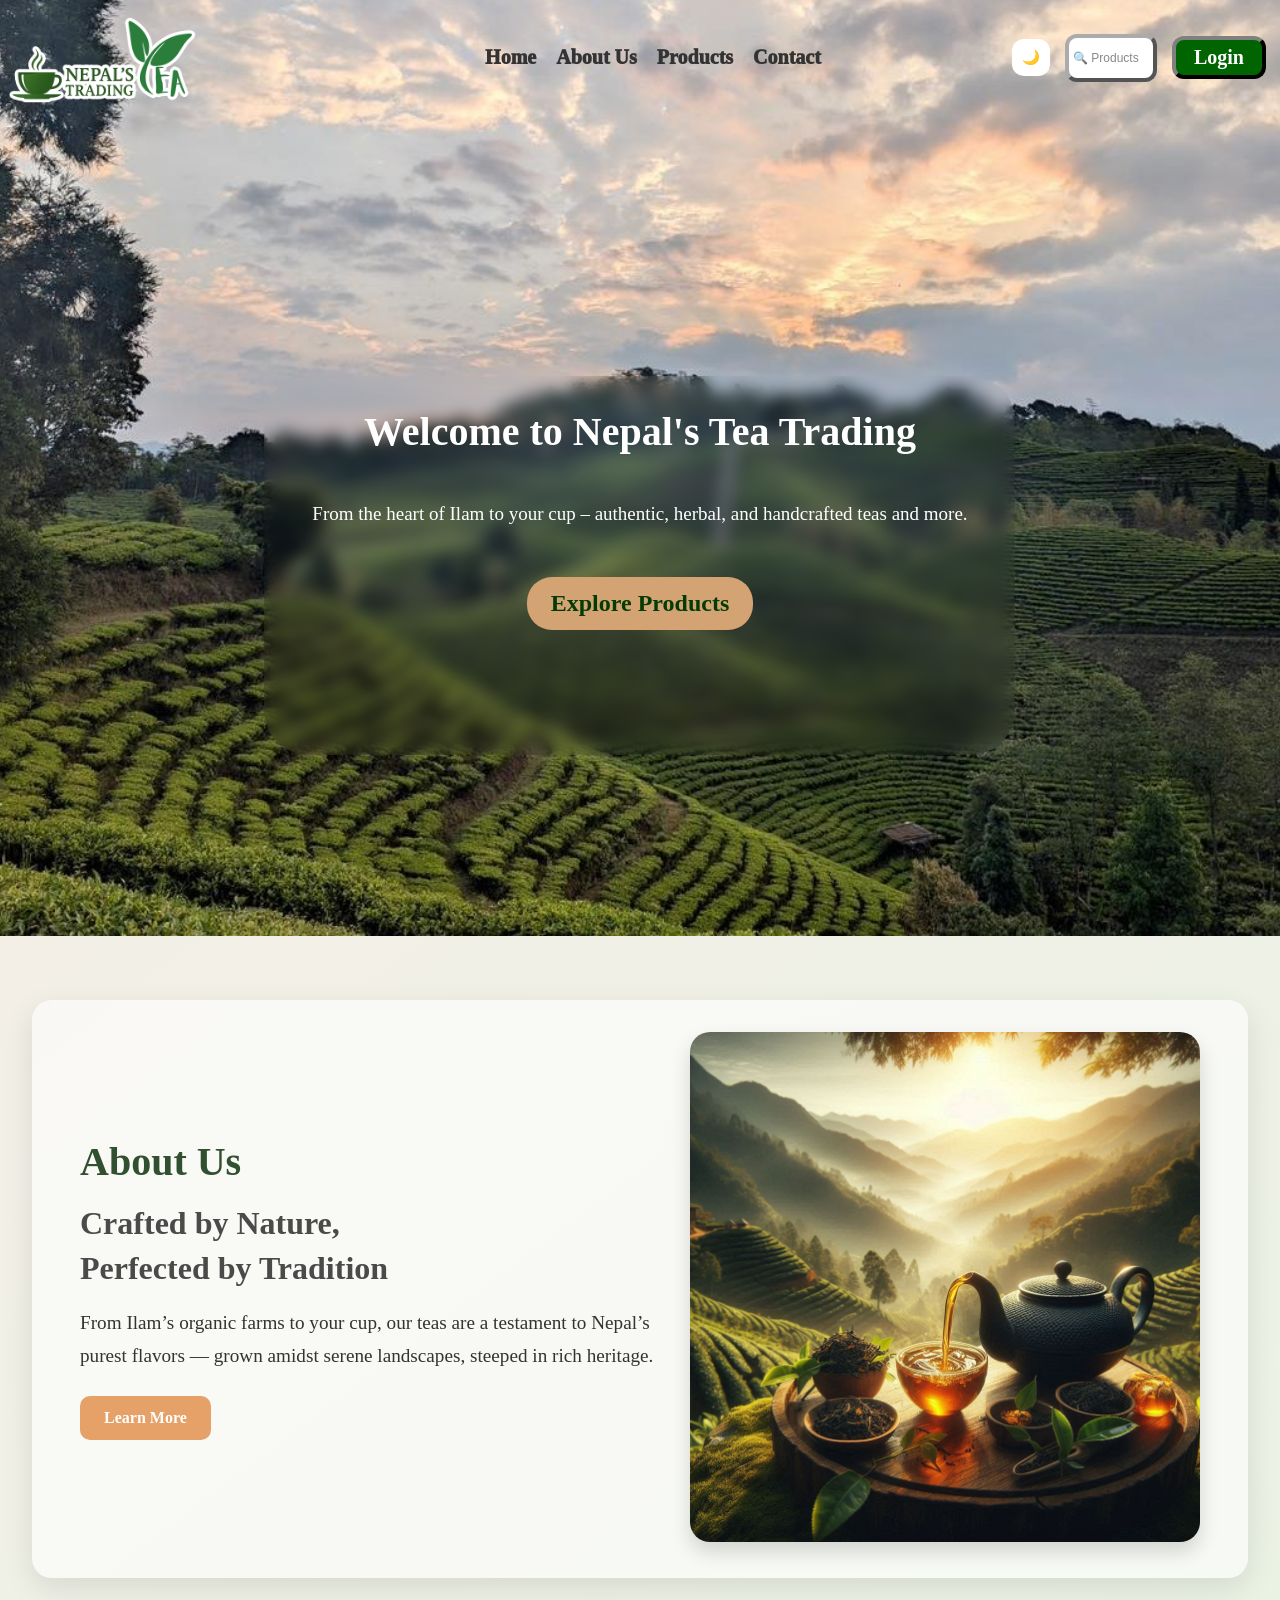
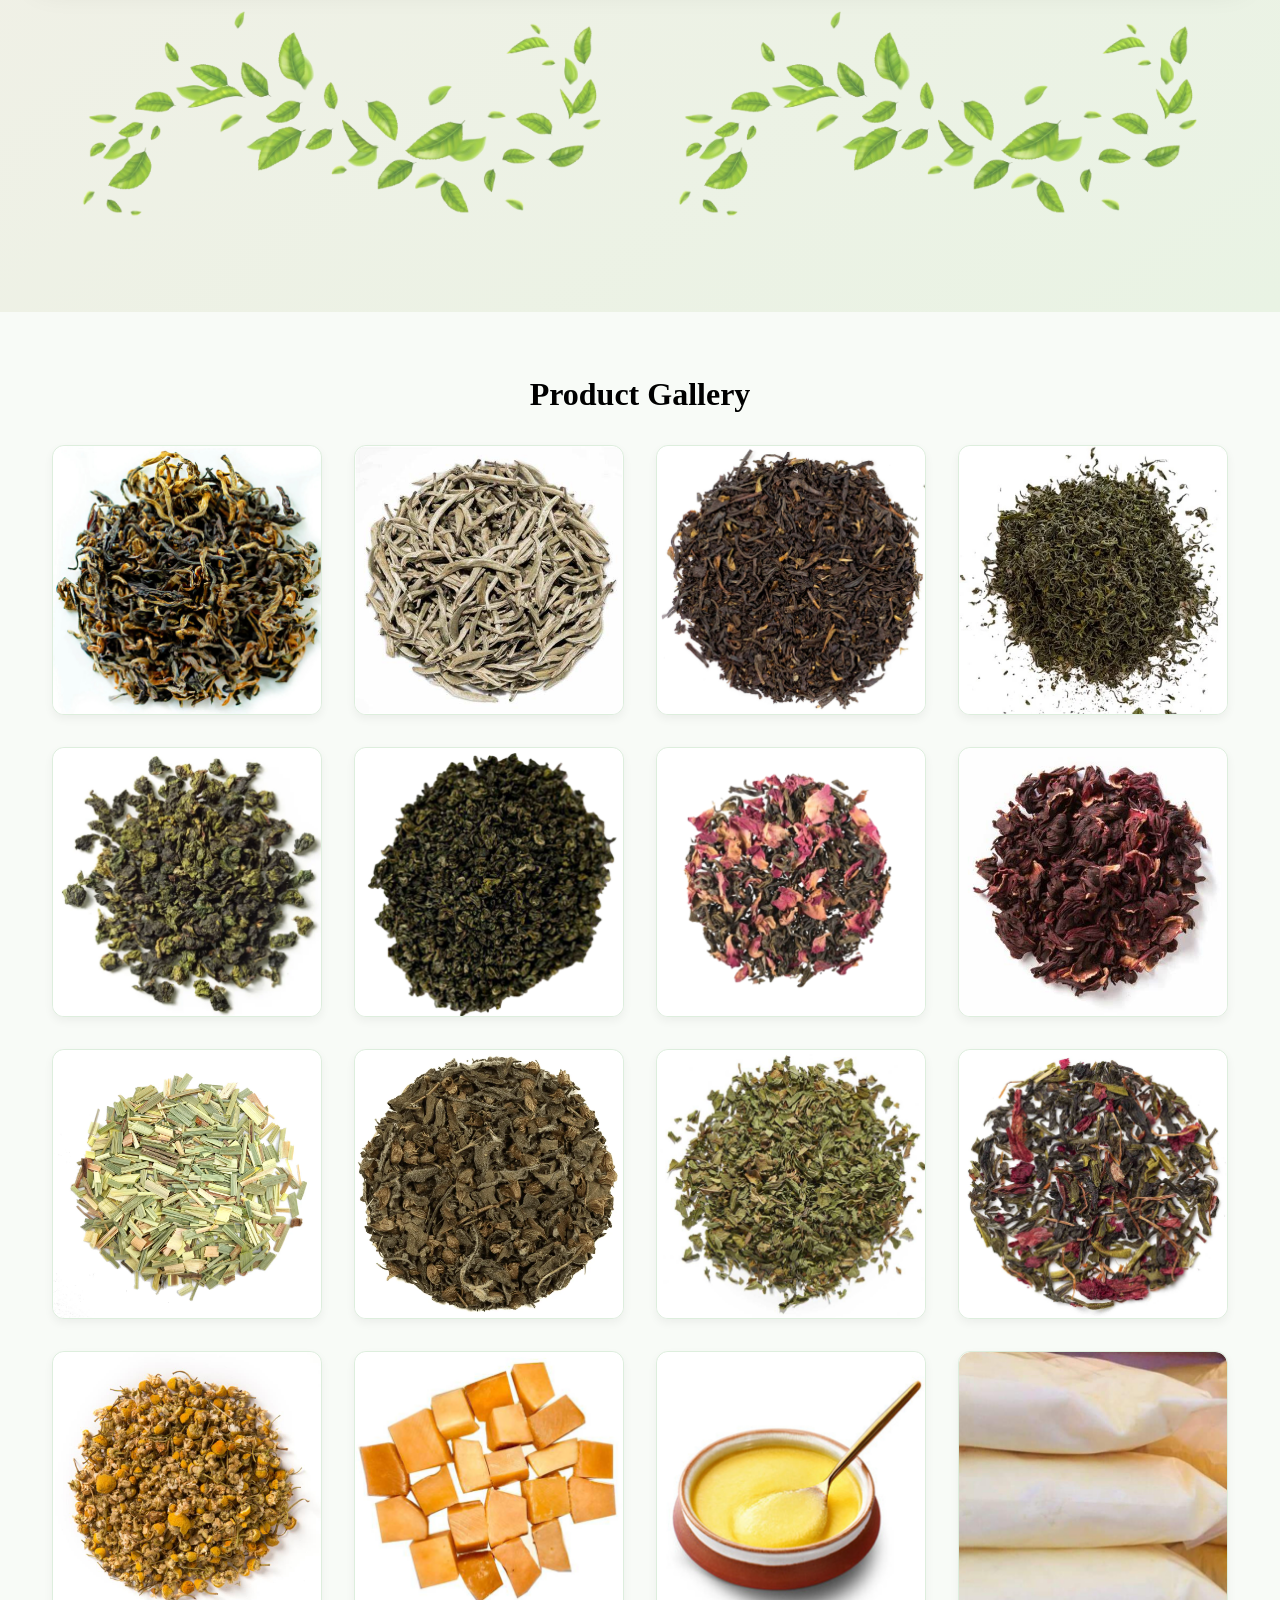
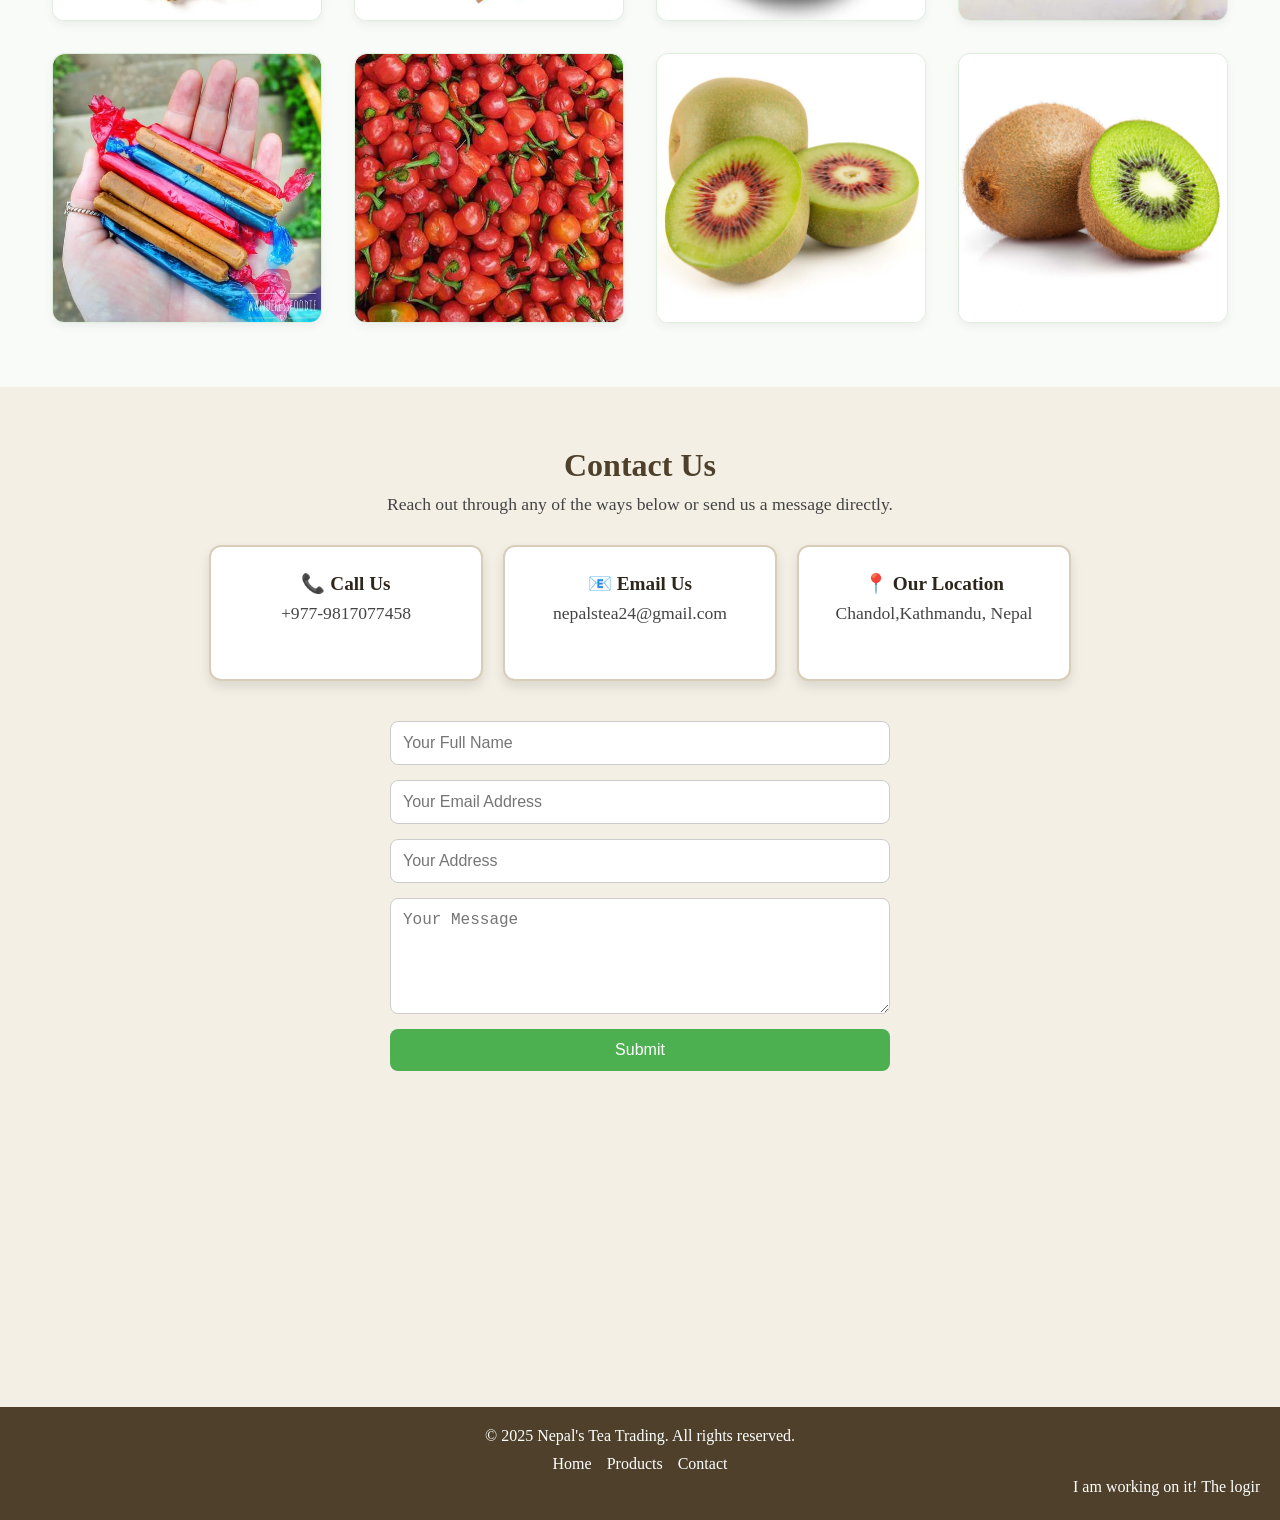
==== commit ef3cafee: "Update marquee message text in footer" ====
--- a/index.html
+++ b/index.html
@@ -277,7 +277,7 @@
         <li><a href="#products">Products</a></li>
         <li><a href="#contact">Contact</a></li>
       </ul>
-      <marquee class="marquee-scroll" behavior="scroll" direction="left"><p>We're working on it! The login, "Buy Now," and search functions are not yet active. Thanks for your patience.</p></marquee>
+      <marquee class="marquee-scroll" behavior="scroll" direction="left"><p>I am working on it! The login, "Buy Now," and search functions are not yet active. Thanks for your patience.</p></marquee>
     </div>
   </footer>
 
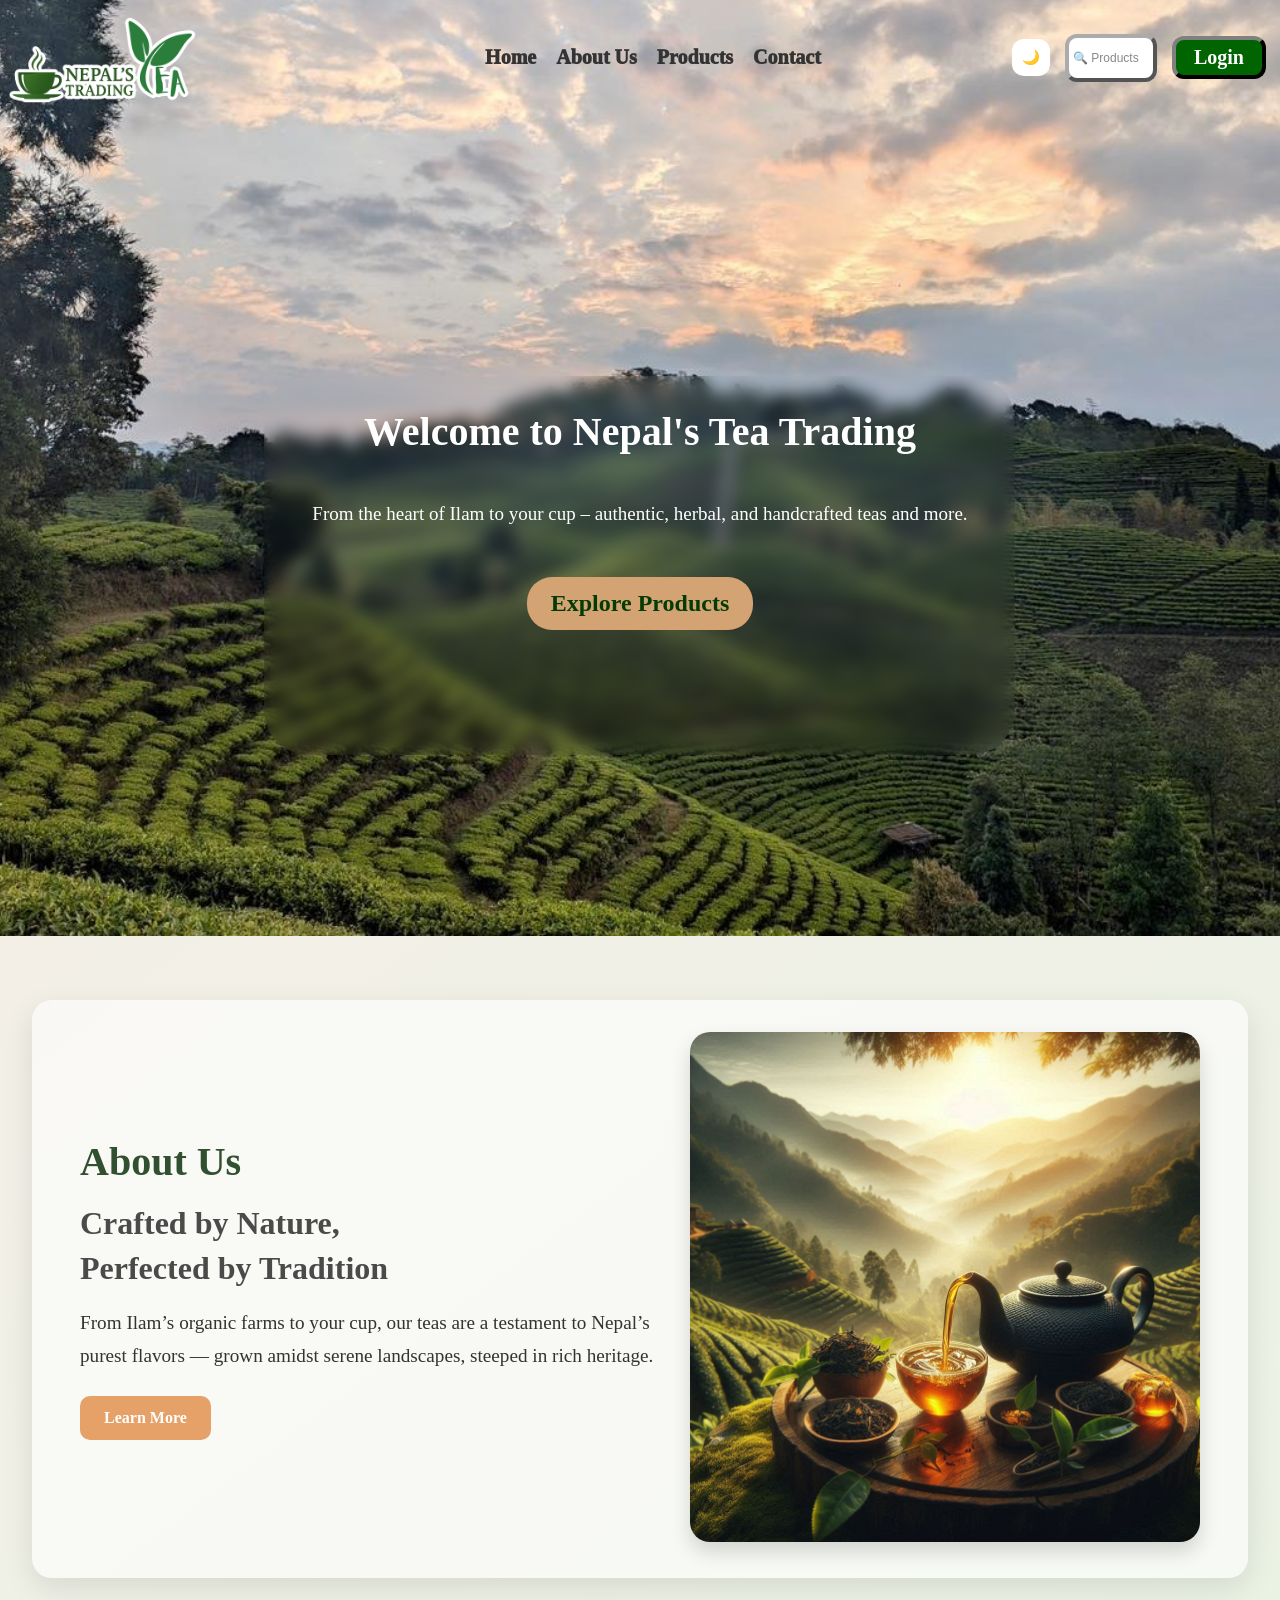
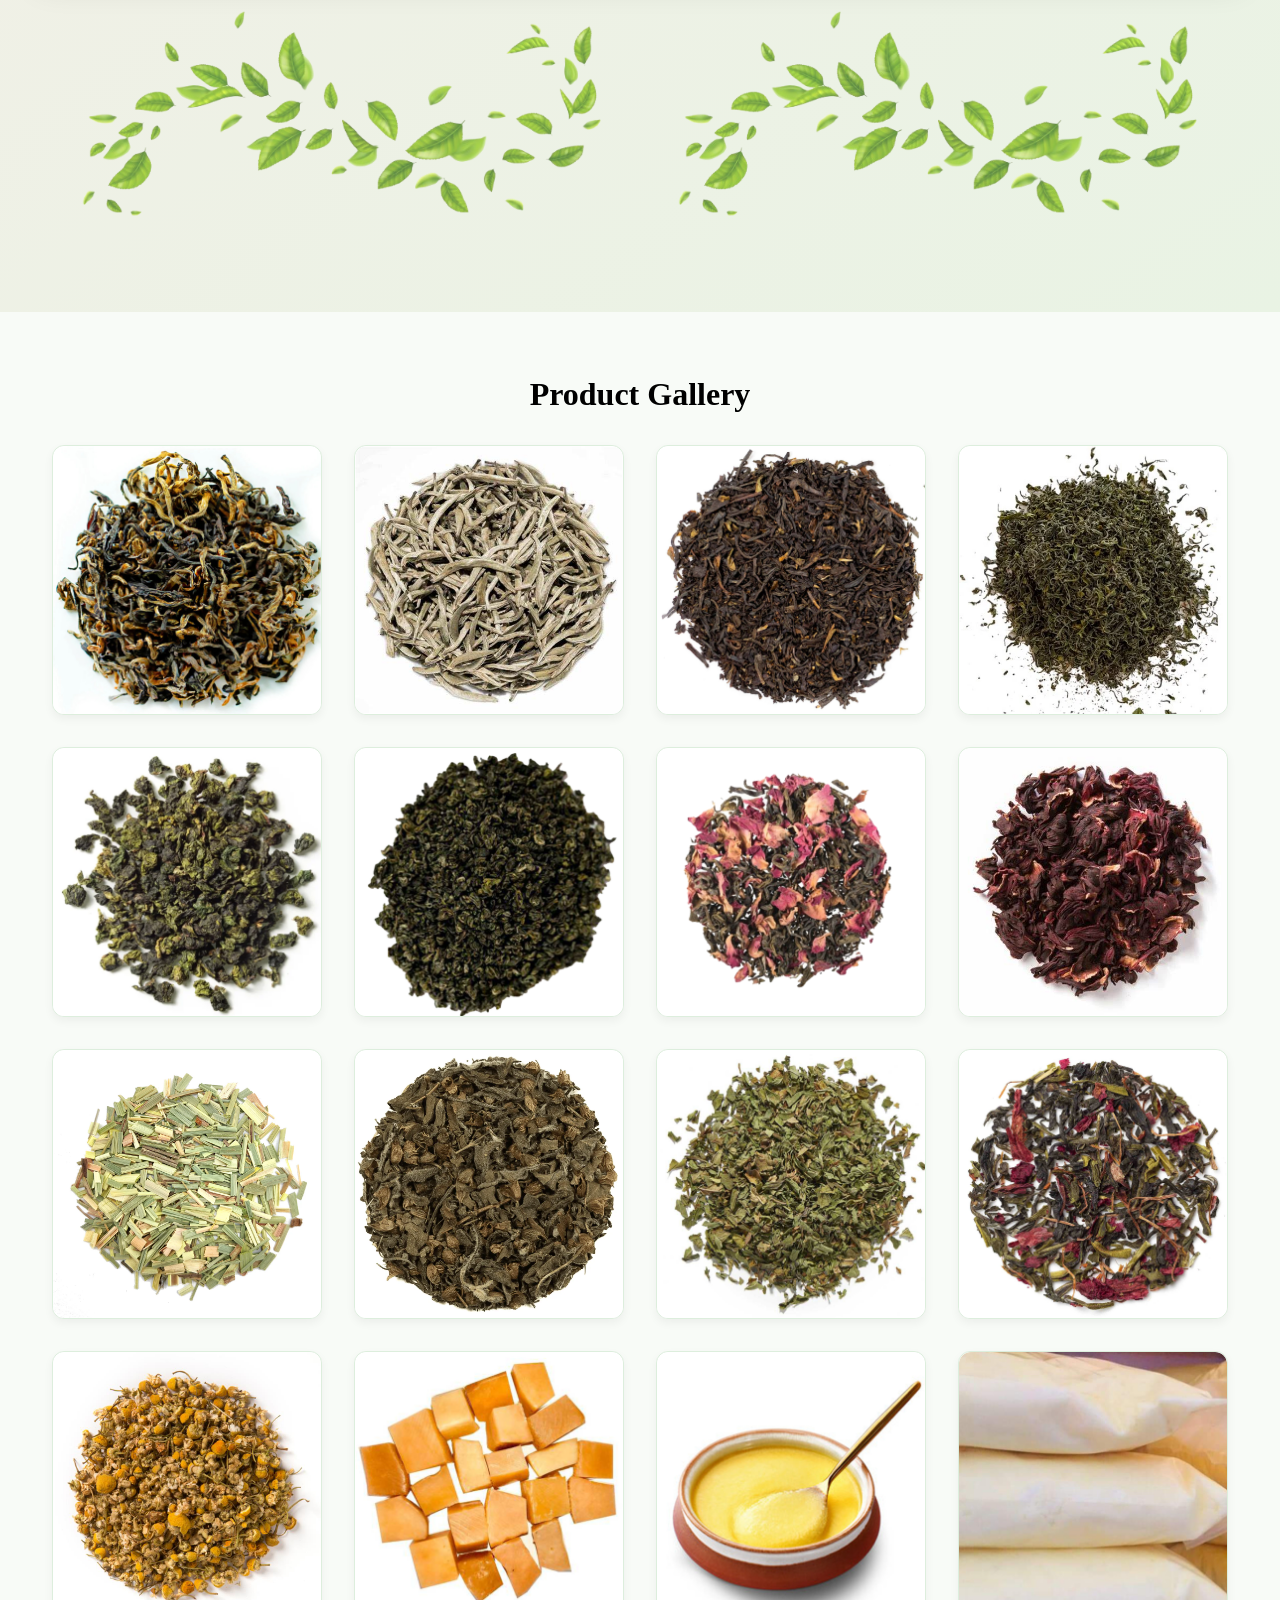
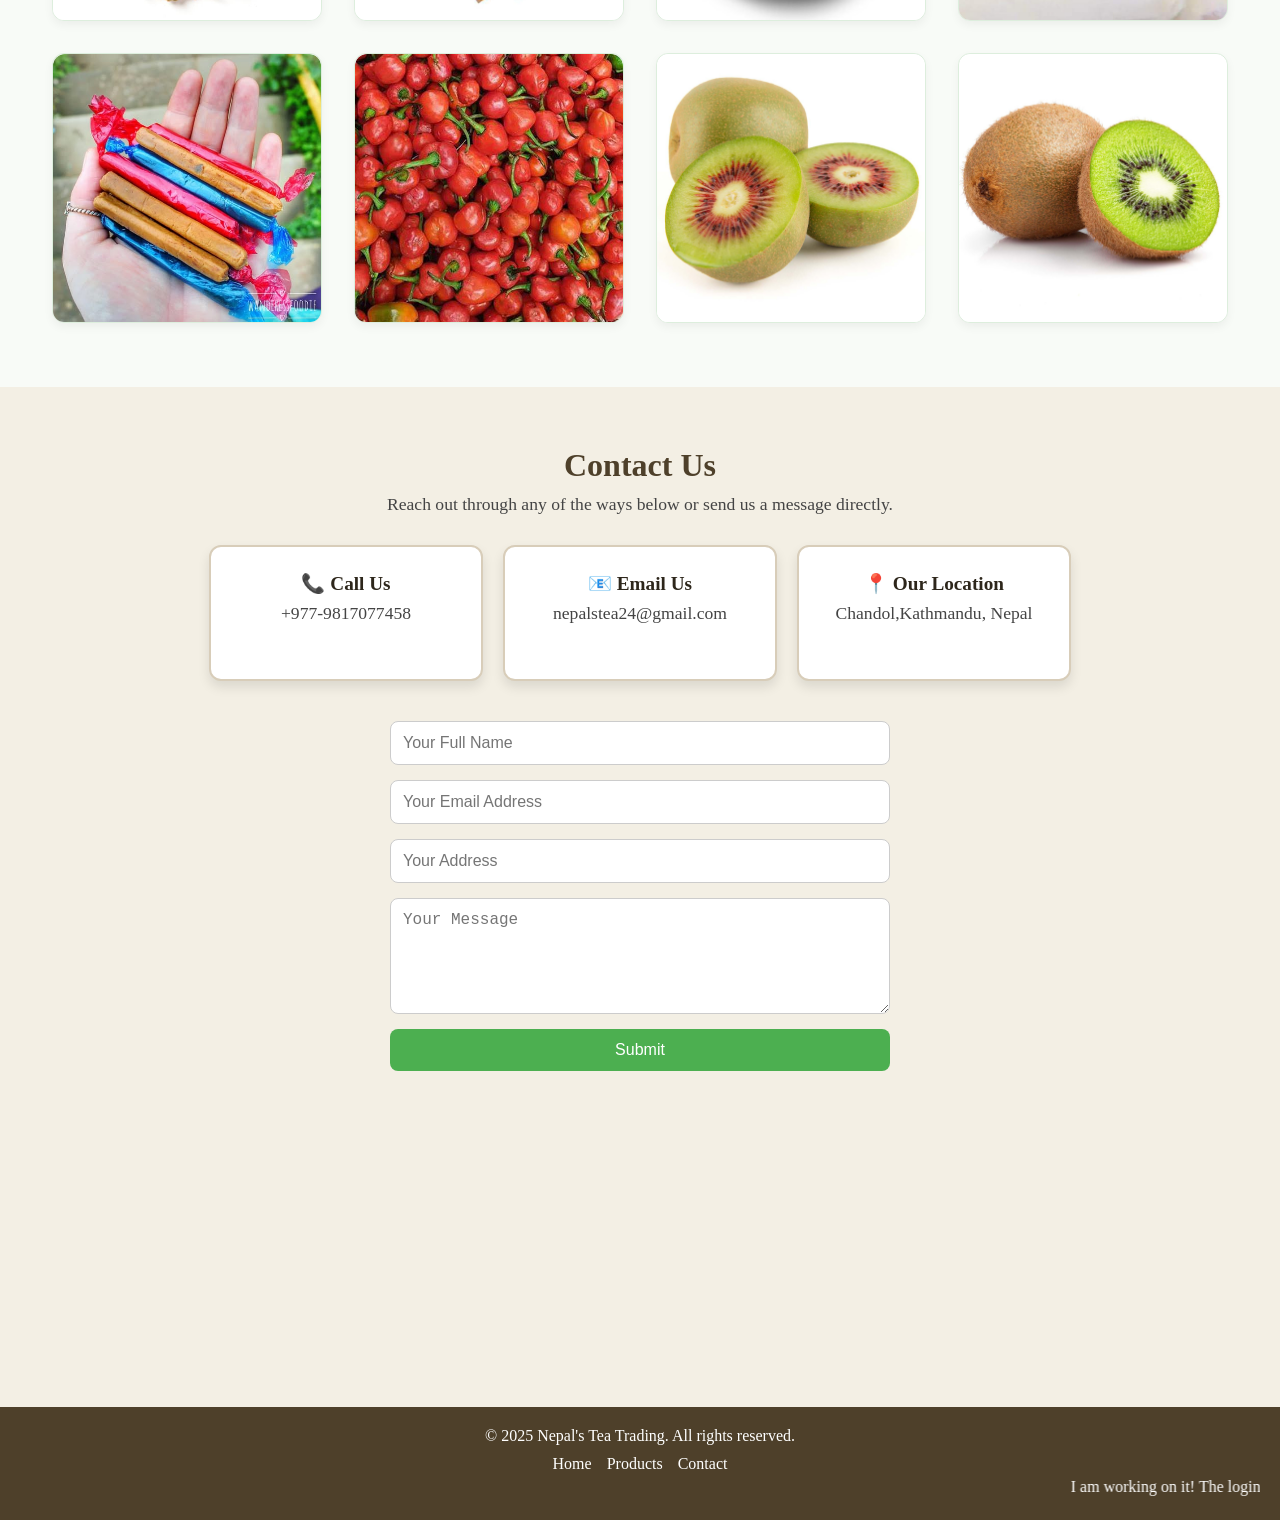
==== commit 1d504ffc: "Merge branch 'main' of https://github.com/Alsan206410026/Project1_alsan" ====
--- a/index.html
+++ b/index.html
@@ -283,4 +283,4 @@
 
 <script src="nepalsteatrading.js"></script>
 </body>
-</html>+</html>
